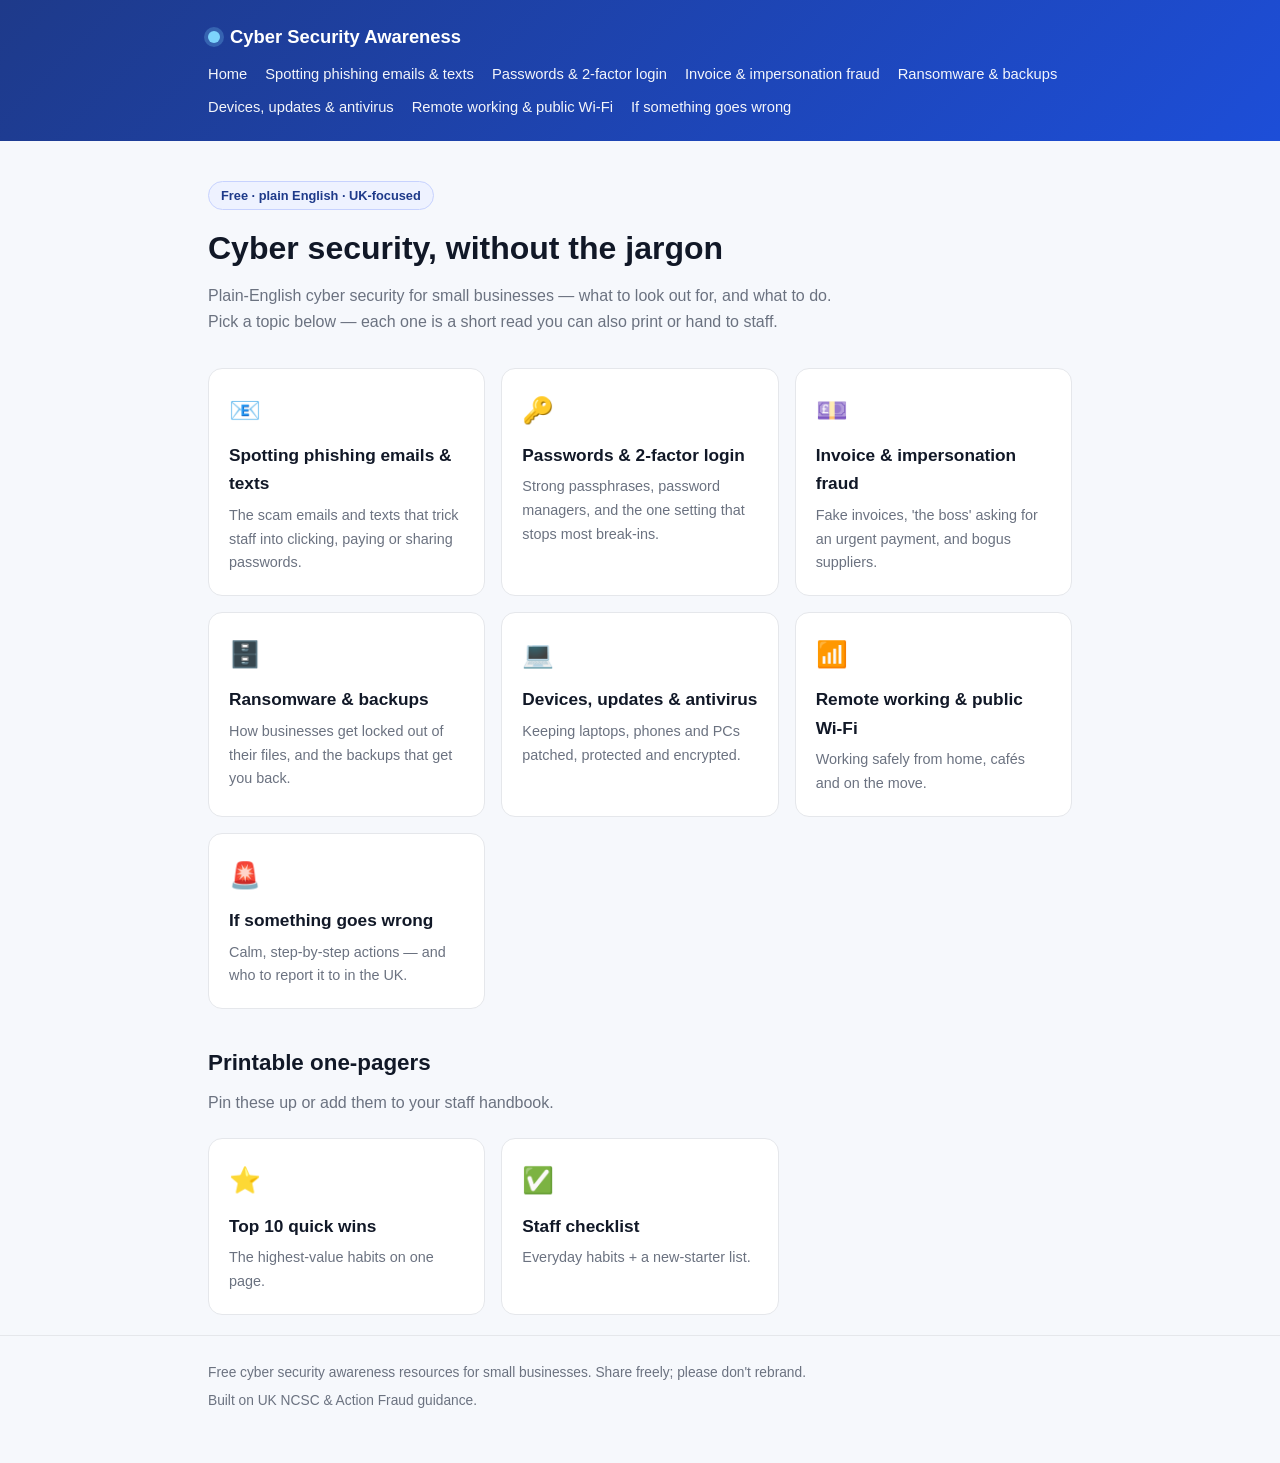
==== index.html @ 26b7da87 "Cyber security awareness site for small businesses (guides + printables) Free, plain-English, UK-foc" ====
<!doctype html>
<html lang="en">
<head>
<meta charset="utf-8">
<meta name="viewport" content="width=device-width, initial-scale=1">
<title>Cyber Security Awareness — for small businesses</title>
<meta name="description" content="Plain-English cyber security for small businesses — what to look out for, and what to do.">
<link rel="stylesheet" href="assets/style.css">
</head>
<body>
<header class="site-head">
  <div class="wrap">
    <a href="index.html" class="brand"><span class="dot"></span> Cyber Security Awareness</a>
    <nav class="nav"><a href="index.html">Home</a><a href="guides/phishing.html">Spotting phishing emails &amp; texts</a><a href="guides/passwords-mfa.html">Passwords &amp; 2-factor login</a><a href="guides/scams-fraud.html">Invoice &amp; impersonation fraud</a><a href="guides/ransomware-backups.html">Ransomware &amp; backups</a><a href="guides/devices-updates.html">Devices, updates &amp; antivirus</a><a href="guides/remote-wifi.html">Remote working &amp; public Wi-Fi</a><a href="guides/incident-response.html">If something goes wrong</a></nav>
  </div>
</header>
<div class="wrap">
  <section class="hero">
    <span class="badge">Free · plain English · UK-focused</span>
    <h1>Cyber security, without the jargon</h1>
    <p>Plain-English cyber security for small businesses — what to look out for, and what to do. Pick a topic below — each one is a short read you can also print or hand to staff.</p>
  </section>
  <section class="cards"><a class="card" href="guides/phishing.html"><div class="ico">📧</div><h3>Spotting phishing emails &amp; texts</h3><p>The scam emails and texts that trick staff into clicking, paying or sharing passwords.</p></a><a class="card" href="guides/passwords-mfa.html"><div class="ico">🔑</div><h3>Passwords &amp; 2-factor login</h3><p>Strong passphrases, password managers, and the one setting that stops most break-ins.</p></a><a class="card" href="guides/scams-fraud.html"><div class="ico">💷</div><h3>Invoice &amp; impersonation fraud</h3><p>Fake invoices, &#x27;the boss&#x27; asking for an urgent payment, and bogus suppliers.</p></a><a class="card" href="guides/ransomware-backups.html"><div class="ico">🗄️</div><h3>Ransomware &amp; backups</h3><p>How businesses get locked out of their files, and the backups that get you back.</p></a><a class="card" href="guides/devices-updates.html"><div class="ico">💻</div><h3>Devices, updates &amp; antivirus</h3><p>Keeping laptops, phones and PCs patched, protected and encrypted.</p></a><a class="card" href="guides/remote-wifi.html"><div class="ico">📶</div><h3>Remote working &amp; public Wi-Fi</h3><p>Working safely from home, cafés and on the move.</p></a><a class="card" href="guides/incident-response.html"><div class="ico">🚨</div><h3>If something goes wrong</h3><p>Calm, step-by-step actions — and who to report it to in the UK.</p></a></section>
  <section class="hero" style="padding-top:26px">
    <h1 style="font-size:1.4rem">Printable one-pagers</h1>
    <p>Pin these up or add them to your staff handbook.</p>
    <div class="cards">
      <a class="card" href="printables/quick-wins-poster.html"><div class="ico">⭐</div><h3>Top 10 quick wins</h3><p>The highest-value habits on one page.</p></a>
      <a class="card" href="printables/staff-checklist.html"><div class="ico">✅</div><h3>Staff checklist</h3><p>Everyday habits + a new-starter list.</p></a>
    </div>
  </section>
</div><footer><div class="wrap">
  <span>Free cyber security awareness resources for small businesses. Share freely; please don't rebrand.</span>
  <span>Built on UK NCSC &amp; Action Fraud guidance.</span>
</div></footer>
</body></html>
---- assets/style.css ----
/* Cyber Security Awareness — shared styles (screen + print) */
:root{
  --brand:#1d4ed8; --brand-dark:#1e3a8a; --ok:#047857; --bad:#b91c1c; --warn:#b45309;
  --ink:#111827; --muted:#6b7280; --line:#e5e7eb; --bg:#f6f8fc; --card:#ffffff;
}
*{box-sizing:border-box}
html{scroll-behavior:smooth}
body{margin:0;font-family:-apple-system,Segoe UI,Roboto,Helvetica,Arial,sans-serif;
  color:var(--ink);background:var(--bg);line-height:1.65}
a{color:var(--brand);text-decoration:none}
a:hover{text-decoration:underline}
.wrap{max-width:900px;margin:0 auto;padding:0 18px}

/* header */
.site-head{background:linear-gradient(135deg,var(--brand-dark),var(--brand));color:#fff}
.site-head .wrap{padding:22px 18px}
.site-head a{color:#fff}
.brand{display:flex;align-items:center;gap:10px;font-weight:700;font-size:1.15rem}
.brand .dot{width:12px;height:12px;border-radius:50%;background:#7dd3fc;box-shadow:0 0 0 4px rgba(125,211,252,.25)}
.nav{margin-top:10px;display:flex;flex-wrap:wrap;gap:8px 18px;font-size:.92rem;opacity:.95}

/* hero */
.hero{padding:40px 0 10px}
.hero h1{font-size:2rem;margin:0 0 8px}
.hero p{color:var(--muted);max-width:640px;margin:0}
.badge{display:inline-block;background:#eef2ff;color:var(--brand-dark);border:1px solid #c7d2fe;
  border-radius:999px;padding:3px 12px;font-size:.8rem;font-weight:600;margin-bottom:12px}

/* cards grid */
.cards{display:grid;grid-template-columns:repeat(3,1fr);gap:16px;padding:22px 0 10px}
@media(max-width:820px){.cards{grid-template-columns:1fr 1fr}}
@media(max-width:560px){.cards{grid-template-columns:1fr}}
.card{display:block;background:var(--card);border:1px solid var(--line);border-radius:14px;
  padding:20px;color:inherit;transition:transform .12s,border-color .12s,box-shadow .12s}
.card:hover{transform:translateY(-3px);border-color:#c7d2fe;box-shadow:0 6px 20px rgba(29,78,216,.08);text-decoration:none}
.card .ico{font-size:1.6rem}
.card h3{margin:10px 0 6px;font-size:1.08rem}
.card p{margin:0;color:var(--muted);font-size:.9rem}

/* article */
article{background:var(--card);border:1px solid var(--line);border-radius:14px;padding:30px 34px;margin:22px 0 40px}
article h1{font-size:1.7rem;margin:0 0 6px}
article h2{color:var(--brand-dark);font-size:1.22rem;margin:30px 0 8px;padding-top:6px;border-top:1px solid var(--line)}
article h2:first-of-type{border-top:none}
article h3{font-size:1.02rem;margin:18px 0 4px}
.lead{color:var(--muted);font-size:1.05rem;margin:0 0 6px}
ul,ol{padding-left:22px}
li{margin:6px 0}
.flags li::marker{content:"🚩 "}
.tips li::marker{content:"✅ "}
.dos,.donts{border-radius:10px;padding:12px 16px;margin:8px 0}
.dos{background:#ecfdf5;border-left:4px solid var(--ok)}
.donts{background:#fef2f2;border-left:4px solid var(--bad)}
.callout{background:#fffbeb;border:1px solid #fcd34d;border-radius:10px;padding:14px 16px;margin:16px 0}
.callout strong{color:var(--warn)}
table{width:100%;border-collapse:collapse;margin:10px 0;font-size:.95rem}
th,td{text-align:left;padding:9px 10px;border-bottom:1px solid var(--line);vertical-align:top}
th{color:var(--muted);font-weight:600}
.pill{display:inline-block;background:#eef2ff;color:var(--brand-dark);border-radius:6px;padding:1px 8px;font-size:.82rem;font-weight:600}
.back{display:inline-block;margin:18px 0 0;font-size:.92rem}
.print-btn{float:right;background:var(--brand);color:#fff;border:none;border-radius:8px;padding:8px 14px;font-size:.9rem;cursor:pointer}
.print-btn:hover{background:var(--brand-dark)}

/* footer */
footer{border-top:1px solid var(--line);color:var(--muted);font-size:.86rem;padding:26px 0 50px}
footer .wrap{display:flex;flex-wrap:wrap;gap:6px 18px;justify-content:space-between}

/* one-page printable poster */
.poster{background:#fff;border:2px solid var(--brand);border-radius:14px;padding:26px 30px;margin:22px 0}
.poster h1{color:var(--brand-dark);margin:0 0 4px}
.poster ol{columns:1}
.poster .num{counter-increment:n;position:relative;list-style:none;padding:8px 0 8px 46px}
.poster .num::before{content:counter(n);position:absolute;left:0;top:7px;width:32px;height:32px;
  background:var(--brand);color:#fff;border-radius:50%;text-align:center;line-height:32px;font-weight:700}
.poster ol{counter-reset:n;padding:0}

@media print{
  :root{--bg:#fff}
  body{background:#fff}
  .site-head,.nav,.print-btn,.back,footer,.no-print{display:none !important}
  article,.poster{border:none;margin:0;padding:0;box-shadow:none}
  a{color:#000;text-decoration:none}
  h2{break-after:avoid}
  li,tr{break-inside:avoid}
}
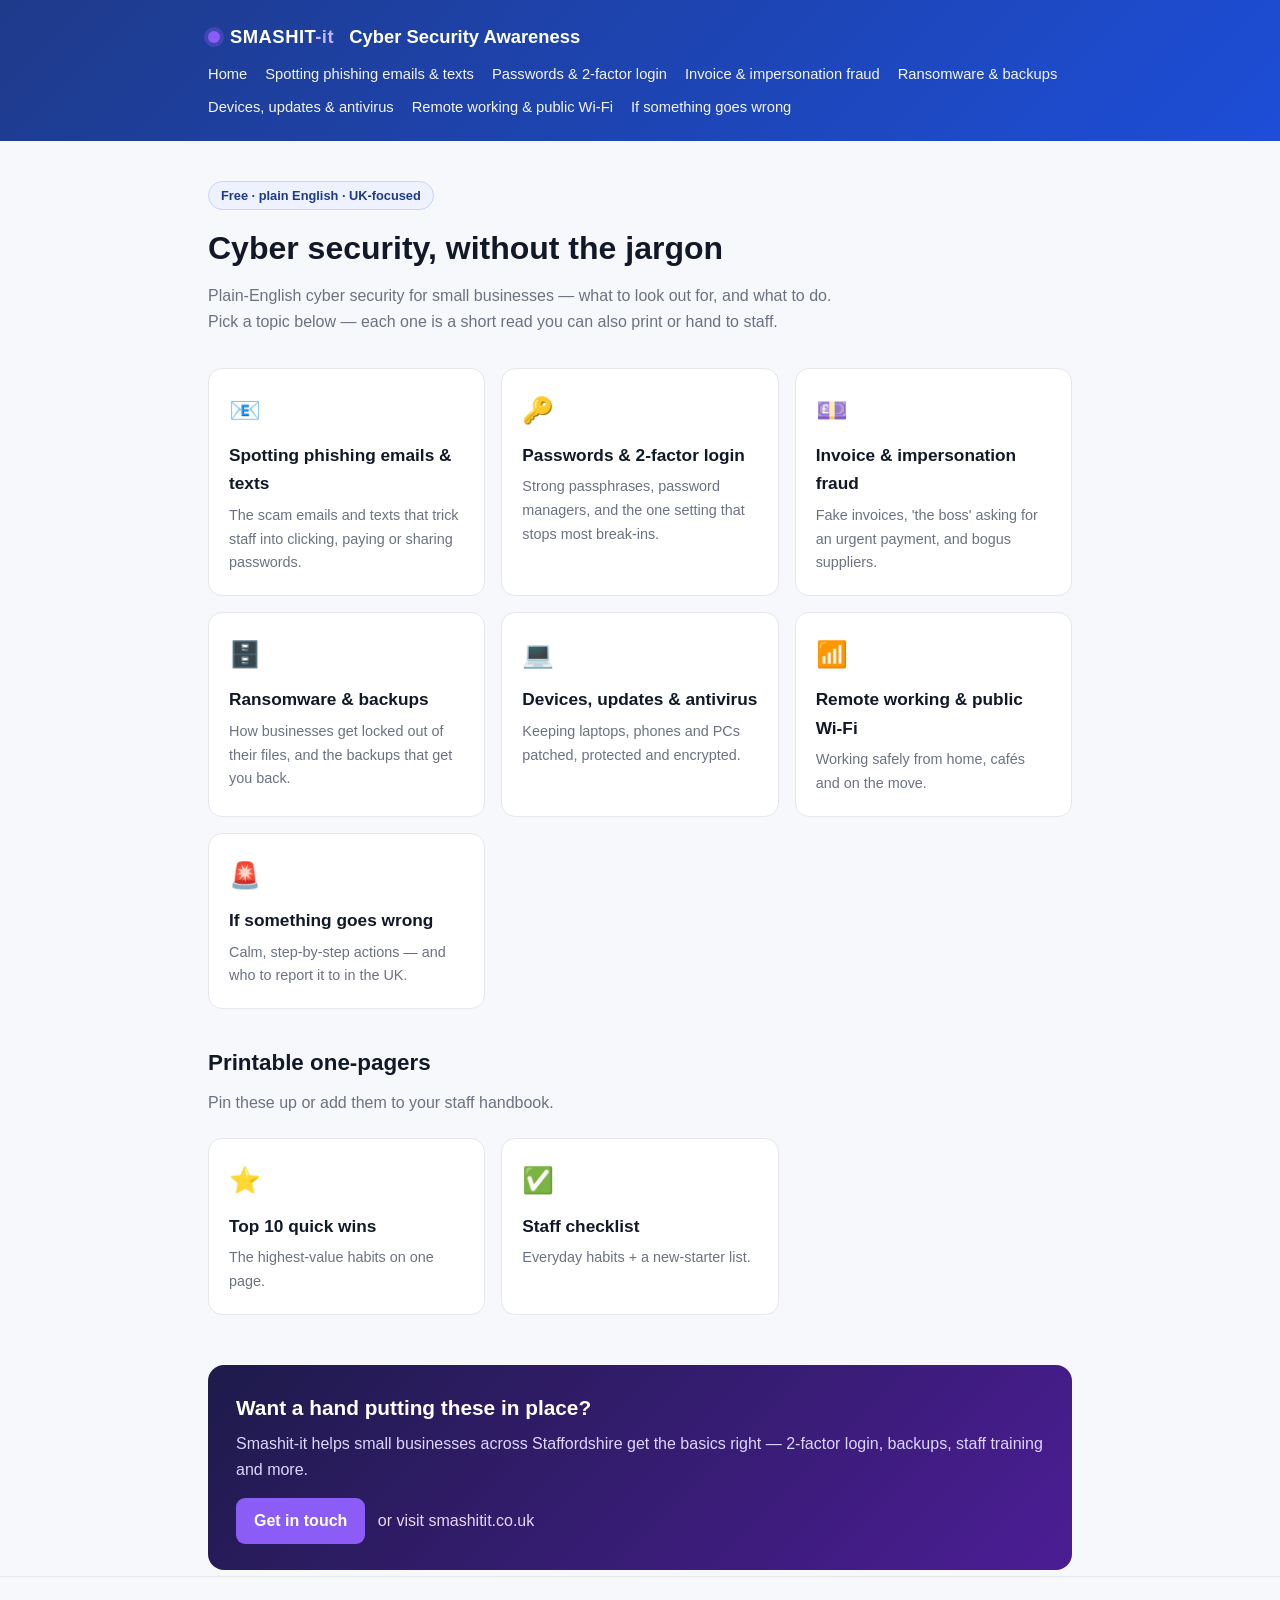
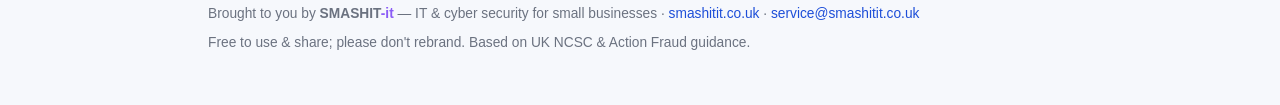
==== commit a9fecb6d: "Add Smashit-it branding: wordmark, get-in-touch CTA, contact footer Co-Authored-By: Claude Opus 4.8 " ====
--- a/index.html
+++ b/index.html
@@ -10,7 +10,7 @@
 <body>
 <header class="site-head">
   <div class="wrap">
-    <a href="index.html" class="brand"><span class="dot"></span> Cyber Security Awareness</a>
+    <a href="index.html" class="brand"><span class="dot"></span> <span class="wordmark">SMASHIT<span class="it">-it</span></span> &nbsp;Cyber Security Awareness</a>
     <nav class="nav"><a href="index.html">Home</a><a href="guides/phishing.html">Spotting phishing emails &amp; texts</a><a href="guides/passwords-mfa.html">Passwords &amp; 2-factor login</a><a href="guides/scams-fraud.html">Invoice &amp; impersonation fraud</a><a href="guides/ransomware-backups.html">Ransomware &amp; backups</a><a href="guides/devices-updates.html">Devices, updates &amp; antivirus</a><a href="guides/remote-wifi.html">Remote working &amp; public Wi-Fi</a><a href="guides/incident-response.html">If something goes wrong</a></nav>
   </div>
 </header>
@@ -29,8 +29,15 @@
       <a class="card" href="printables/staff-checklist.html"><div class="ico">✅</div><h3>Staff checklist</h3><p>Everyday habits + a new-starter list.</p></a>
     </div>
   </section>
+  <section class="cta">
+  <h2>Want a hand putting these in place?</h2>
+  <p>Smashit-it helps small businesses across Staffordshire get the basics right — 2-factor login, backups, staff training and more.</p>
+  <a class="btn" href="mailto:service@smashitit.co.uk?subject=Cyber%20security%20help">Get in touch</a>
+  <a class="plain" href="https://smashitit.co.uk">or visit smashitit.co.uk</a>
+</section>
 </div><footer><div class="wrap">
-  <span>Free cyber security awareness resources for small businesses. Share freely; please don't rebrand.</span>
-  <span>Built on UK NCSC &amp; Action Fraud guidance.</span>
+  <span>Brought to you by <span class="fbrand">SMASHIT<span class="it">-it</span></span> — IT &amp; cyber security for small businesses ·
+  <a href="https://smashitit.co.uk">smashitit.co.uk</a> · <a href="mailto:service@smashitit.co.uk">service@smashitit.co.uk</a></span>
+  <span>Free to use &amp; share; please don't rebrand. Based on UK NCSC &amp; Action Fraud guidance.</span>
 </div></footer>
 </body></html>
--- a/assets/style.css
+++ b/assets/style.css
@@ -2,7 +2,24 @@
 :root{
   --brand:#1d4ed8; --brand-dark:#1e3a8a; --ok:#047857; --bad:#b91c1c; --warn:#b45309;
   --ink:#111827; --muted:#6b7280; --line:#e5e7eb; --bg:#f6f8fc; --card:#ffffff;
+  --smash:#8b5cf6; /* Smashit-it brand purple */
 }
+/* Smashit-it wordmark */
+.wordmark{font-family:"Arial Black",Arial,sans-serif;font-weight:900;letter-spacing:.5px}
+.wordmark .it{color:#c4b5fd}
+.site-head .brand .dot{background:var(--smash);box-shadow:0 0 0 4px rgba(139,92,246,.3)}
+/* call-to-action box */
+.cta{margin:30px 0 6px;background:linear-gradient(135deg,#1e1b4b,#4c1d95);color:#fff;
+  border-radius:16px;padding:26px 28px}
+.cta h2{color:#fff;margin:0 0 6px;font-size:1.3rem}
+.cta p{color:#ddd6fe;margin:0 0 14px}
+.cta .btn{display:inline-block;background:var(--smash);color:#fff;border-radius:9px;
+  padding:10px 18px;font-weight:600;margin-right:8px}
+.cta .btn:hover{background:#7c3aed;text-decoration:none}
+.cta a.plain{color:#e9d5ff}
+/* brand footer */
+footer .fbrand{font-weight:700}
+footer .fbrand .it{color:var(--smash)}
 *{box-sizing:border-box}
 html{scroll-behavior:smooth}
 body{margin:0;font-family:-apple-system,Segoe UI,Roboto,Helvetica,Arial,sans-serif;
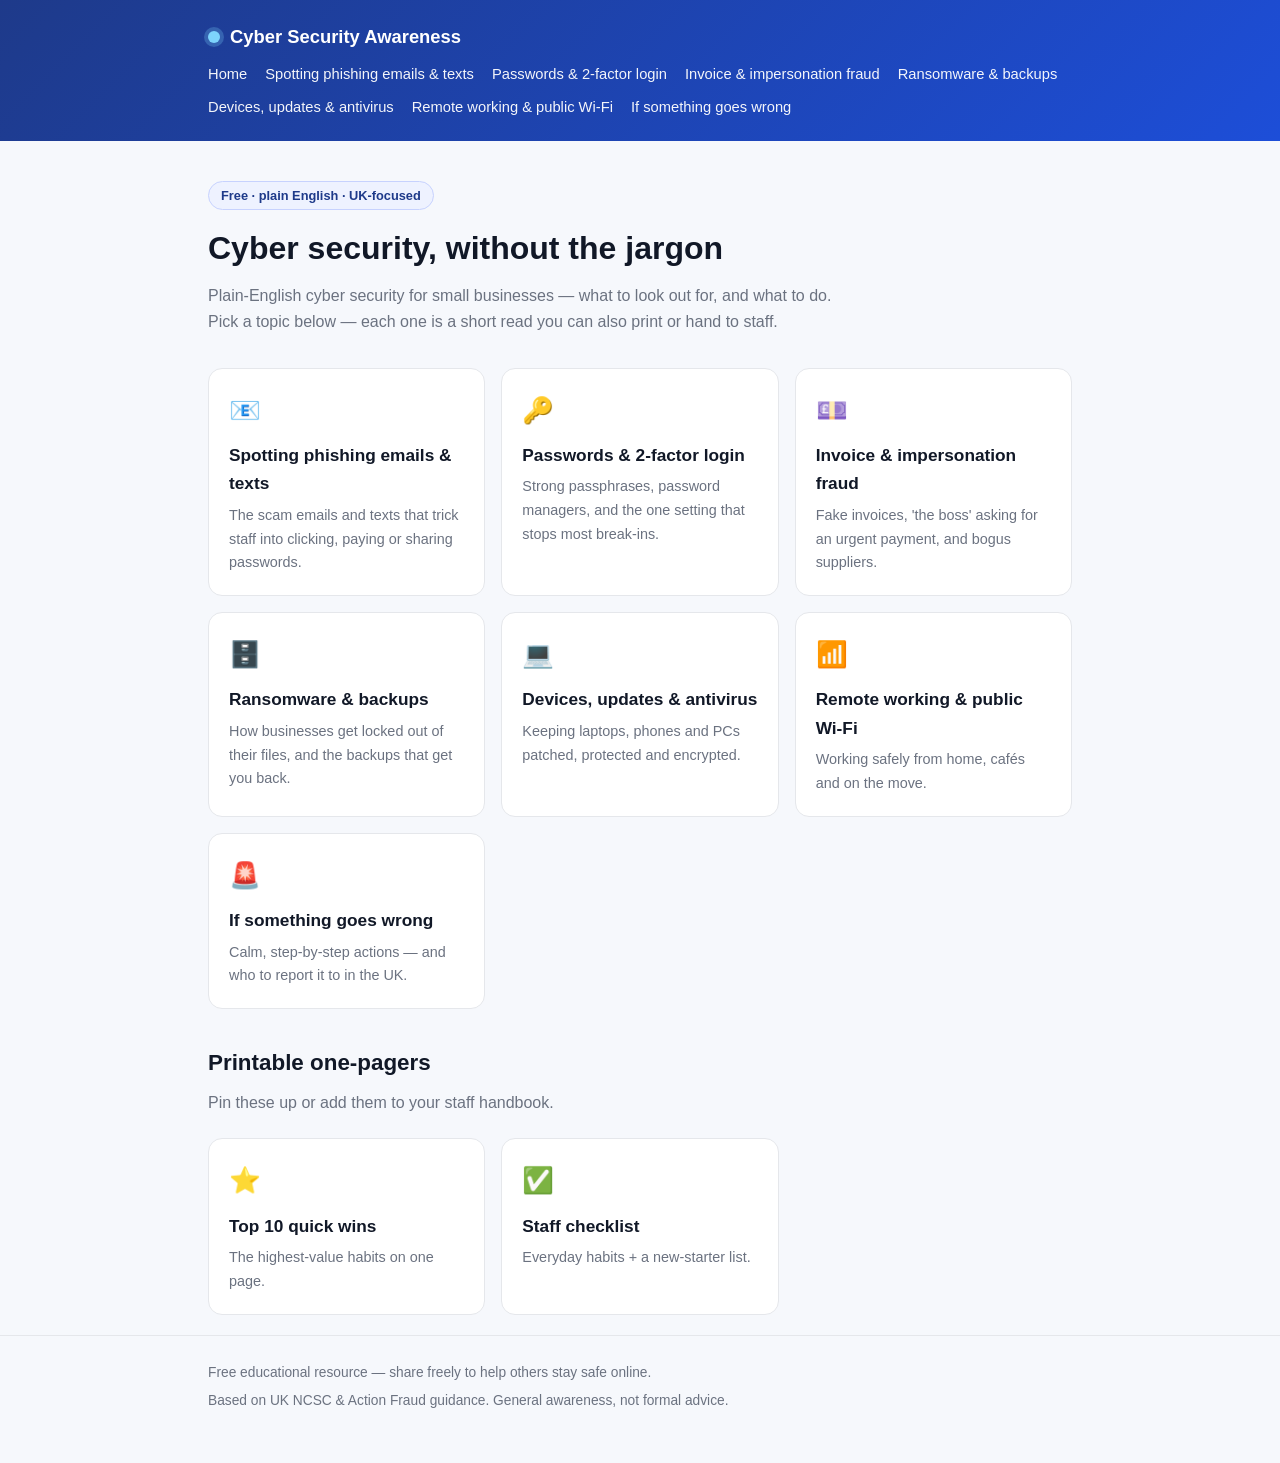
==== commit 4f47b747: "Remove Smashit-it branding and sales CTA - keep purely educational Avoids any overlap with employer'" ====
--- a/index.html
+++ b/index.html
@@ -10,7 +10,7 @@
 <body>
 <header class="site-head">
   <div class="wrap">
-    <a href="index.html" class="brand"><span class="dot"></span> <span class="wordmark">SMASHIT<span class="it">-it</span></span> &nbsp;Cyber Security Awareness</a>
+    <a href="index.html" class="brand"><span class="dot"></span> Cyber Security Awareness</a>
     <nav class="nav"><a href="index.html">Home</a><a href="guides/phishing.html">Spotting phishing emails &amp; texts</a><a href="guides/passwords-mfa.html">Passwords &amp; 2-factor login</a><a href="guides/scams-fraud.html">Invoice &amp; impersonation fraud</a><a href="guides/ransomware-backups.html">Ransomware &amp; backups</a><a href="guides/devices-updates.html">Devices, updates &amp; antivirus</a><a href="guides/remote-wifi.html">Remote working &amp; public Wi-Fi</a><a href="guides/incident-response.html">If something goes wrong</a></nav>
   </div>
 </header>
@@ -29,15 +29,8 @@
       <a class="card" href="printables/staff-checklist.html"><div class="ico">✅</div><h3>Staff checklist</h3><p>Everyday habits + a new-starter list.</p></a>
     </div>
   </section>
-  <section class="cta">
-  <h2>Want a hand putting these in place?</h2>
-  <p>Smashit-it helps small businesses across Staffordshire get the basics right — 2-factor login, backups, staff training and more.</p>
-  <a class="btn" href="mailto:service@smashitit.co.uk?subject=Cyber%20security%20help">Get in touch</a>
-  <a class="plain" href="https://smashitit.co.uk">or visit smashitit.co.uk</a>
-</section>
 </div><footer><div class="wrap">
-  <span>Brought to you by <span class="fbrand">SMASHIT<span class="it">-it</span></span> — IT &amp; cyber security for small businesses ·
-  <a href="https://smashitit.co.uk">smashitit.co.uk</a> · <a href="mailto:service@smashitit.co.uk">service@smashitit.co.uk</a></span>
-  <span>Free to use &amp; share; please don't rebrand. Based on UK NCSC &amp; Action Fraud guidance.</span>
+  <span>Free educational resource — share freely to help others stay safe online.</span>
+  <span>Based on UK NCSC &amp; Action Fraud guidance. General awareness, not formal advice.</span>
 </div></footer>
 </body></html>
--- a/assets/style.css
+++ b/assets/style.css
@@ -2,24 +2,7 @@
 :root{
   --brand:#1d4ed8; --brand-dark:#1e3a8a; --ok:#047857; --bad:#b91c1c; --warn:#b45309;
   --ink:#111827; --muted:#6b7280; --line:#e5e7eb; --bg:#f6f8fc; --card:#ffffff;
-  --smash:#8b5cf6; /* Smashit-it brand purple */
 }
-/* Smashit-it wordmark */
-.wordmark{font-family:"Arial Black",Arial,sans-serif;font-weight:900;letter-spacing:.5px}
-.wordmark .it{color:#c4b5fd}
-.site-head .brand .dot{background:var(--smash);box-shadow:0 0 0 4px rgba(139,92,246,.3)}
-/* call-to-action box */
-.cta{margin:30px 0 6px;background:linear-gradient(135deg,#1e1b4b,#4c1d95);color:#fff;
-  border-radius:16px;padding:26px 28px}
-.cta h2{color:#fff;margin:0 0 6px;font-size:1.3rem}
-.cta p{color:#ddd6fe;margin:0 0 14px}
-.cta .btn{display:inline-block;background:var(--smash);color:#fff;border-radius:9px;
-  padding:10px 18px;font-weight:600;margin-right:8px}
-.cta .btn:hover{background:#7c3aed;text-decoration:none}
-.cta a.plain{color:#e9d5ff}
-/* brand footer */
-footer .fbrand{font-weight:700}
-footer .fbrand .it{color:var(--smash)}
 *{box-sizing:border-box}
 html{scroll-behavior:smooth}
 body{margin:0;font-family:-apple-system,Segoe UI,Roboto,Helvetica,Arial,sans-serif;
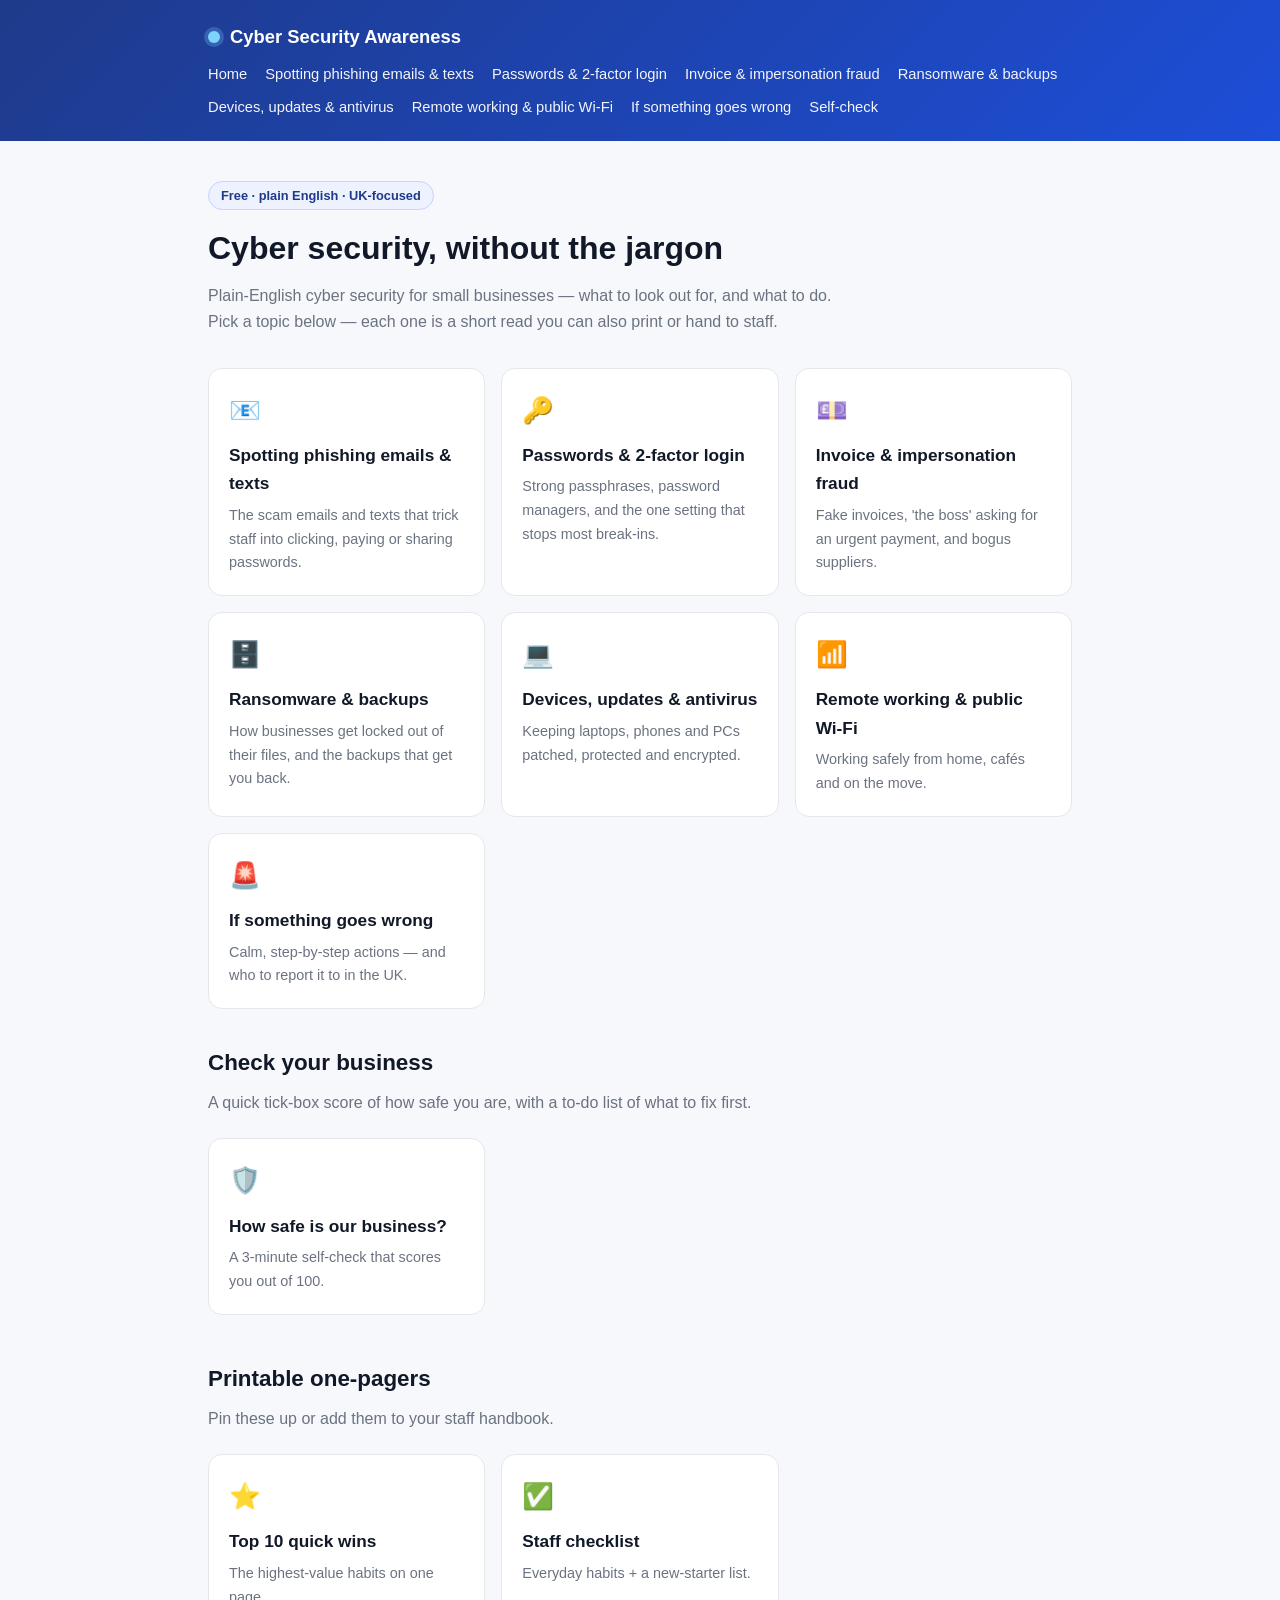
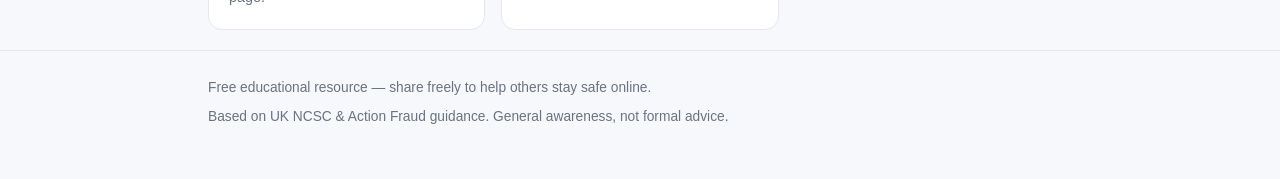
==== commit ec05c64d: "Add 'How safe is our business?' self-check scorecard Interactive tick-box self-assessment: scores ou" ====
--- a/index.html
+++ b/index.html
@@ -11,7 +11,7 @@
 <header class="site-head">
   <div class="wrap">
     <a href="index.html" class="brand"><span class="dot"></span> Cyber Security Awareness</a>
-    <nav class="nav"><a href="index.html">Home</a><a href="guides/phishing.html">Spotting phishing emails &amp; texts</a><a href="guides/passwords-mfa.html">Passwords &amp; 2-factor login</a><a href="guides/scams-fraud.html">Invoice &amp; impersonation fraud</a><a href="guides/ransomware-backups.html">Ransomware &amp; backups</a><a href="guides/devices-updates.html">Devices, updates &amp; antivirus</a><a href="guides/remote-wifi.html">Remote working &amp; public Wi-Fi</a><a href="guides/incident-response.html">If something goes wrong</a></nav>
+    <nav class="nav"><a href="index.html">Home</a><a href="guides/phishing.html">Spotting phishing emails &amp; texts</a><a href="guides/passwords-mfa.html">Passwords &amp; 2-factor login</a><a href="guides/scams-fraud.html">Invoice &amp; impersonation fraud</a><a href="guides/ransomware-backups.html">Ransomware &amp; backups</a><a href="guides/devices-updates.html">Devices, updates &amp; antivirus</a><a href="guides/remote-wifi.html">Remote working &amp; public Wi-Fi</a><a href="guides/incident-response.html">If something goes wrong</a><a href="self-check.html">Self-check</a></nav>
   </div>
 </header>
 <div class="wrap">
@@ -21,6 +21,13 @@
     <p>Plain-English cyber security for small businesses — what to look out for, and what to do. Pick a topic below — each one is a short read you can also print or hand to staff.</p>
   </section>
   <section class="cards"><a class="card" href="guides/phishing.html"><div class="ico">📧</div><h3>Spotting phishing emails &amp; texts</h3><p>The scam emails and texts that trick staff into clicking, paying or sharing passwords.</p></a><a class="card" href="guides/passwords-mfa.html"><div class="ico">🔑</div><h3>Passwords &amp; 2-factor login</h3><p>Strong passphrases, password managers, and the one setting that stops most break-ins.</p></a><a class="card" href="guides/scams-fraud.html"><div class="ico">💷</div><h3>Invoice &amp; impersonation fraud</h3><p>Fake invoices, &#x27;the boss&#x27; asking for an urgent payment, and bogus suppliers.</p></a><a class="card" href="guides/ransomware-backups.html"><div class="ico">🗄️</div><h3>Ransomware &amp; backups</h3><p>How businesses get locked out of their files, and the backups that get you back.</p></a><a class="card" href="guides/devices-updates.html"><div class="ico">💻</div><h3>Devices, updates &amp; antivirus</h3><p>Keeping laptops, phones and PCs patched, protected and encrypted.</p></a><a class="card" href="guides/remote-wifi.html"><div class="ico">📶</div><h3>Remote working &amp; public Wi-Fi</h3><p>Working safely from home, cafés and on the move.</p></a><a class="card" href="guides/incident-response.html"><div class="ico">🚨</div><h3>If something goes wrong</h3><p>Calm, step-by-step actions — and who to report it to in the UK.</p></a></section>
+  <section class="hero" style="padding-top:26px">
+    <h1 style="font-size:1.4rem">Check your business</h1>
+    <p>A quick tick-box score of how safe you are, with a to-do list of what to fix first.</p>
+    <div class="cards">
+      <a class="card" href="self-check.html"><div class="ico">🛡️</div><h3>How safe is our business?</h3><p>A 3-minute self-check that scores you out of 100.</p></a>
+    </div>
+  </section>
   <section class="hero" style="padding-top:26px">
     <h1 style="font-size:1.4rem">Printable one-pagers</h1>
     <p>Pin these up or add them to your staff handbook.</p>
--- a/assets/style.css
+++ b/assets/style.css
@@ -83,3 +83,30 @@
   h2{break-after:avoid}
   li,tr{break-inside:avoid}
 }
+
+/* ---- Self-check scorecard ---- */
+.sc-group{margin:22px 0}
+.sc-group h2{margin-bottom:6px}
+.sc-item{display:flex;gap:12px;align-items:flex-start;background:var(--card);border:1px solid var(--line);
+  border-radius:10px;padding:12px 14px;margin:8px 0;cursor:pointer}
+.sc-item:hover{border-color:#c7d2fe}
+.sc-item input{width:20px;height:20px;margin-top:2px;flex:0 0 auto;cursor:pointer}
+.sc-item .q{font-weight:600}
+.sc-item .why{color:var(--muted);font-size:.9rem}
+.sc-actions{display:flex;gap:10px;flex-wrap:wrap;margin:18px 0}
+.sc-btn{background:var(--brand);color:#fff;border:none;border-radius:9px;padding:12px 20px;font-size:1rem;font-weight:600;cursor:pointer}
+.sc-btn:hover{background:var(--brand-dark)}
+.sc-btn.secondary{background:#e5e7eb;color:var(--ink)}
+.score-box{display:none;margin:20px 0;padding:24px;border-radius:14px;background:var(--card);border:1px solid var(--line)}
+.score-box.show{display:block}
+.score-num{font-size:2.6rem;font-weight:800;line-height:1}
+.score-rating{font-size:1.2rem;font-weight:700;margin:4px 0 2px}
+.meter{height:16px;border-radius:999px;background:#e5e7eb;overflow:hidden;margin:14px 0}
+.meter>span{display:block;height:100%;width:0;border-radius:999px;transition:width .6s ease}
+.todo{margin-top:18px}
+.todo h3{margin:0 0 8px}
+.todo ol{padding-left:20px}
+.todo li{margin:10px 0}
+.todo a{font-weight:600}
+.badge-score{display:inline-block;border-radius:999px;padding:4px 12px;font-weight:700;font-size:.9rem;color:#fff}
+@media print{.sc-actions,.sc-item input{ }.sc-btn{display:none}}
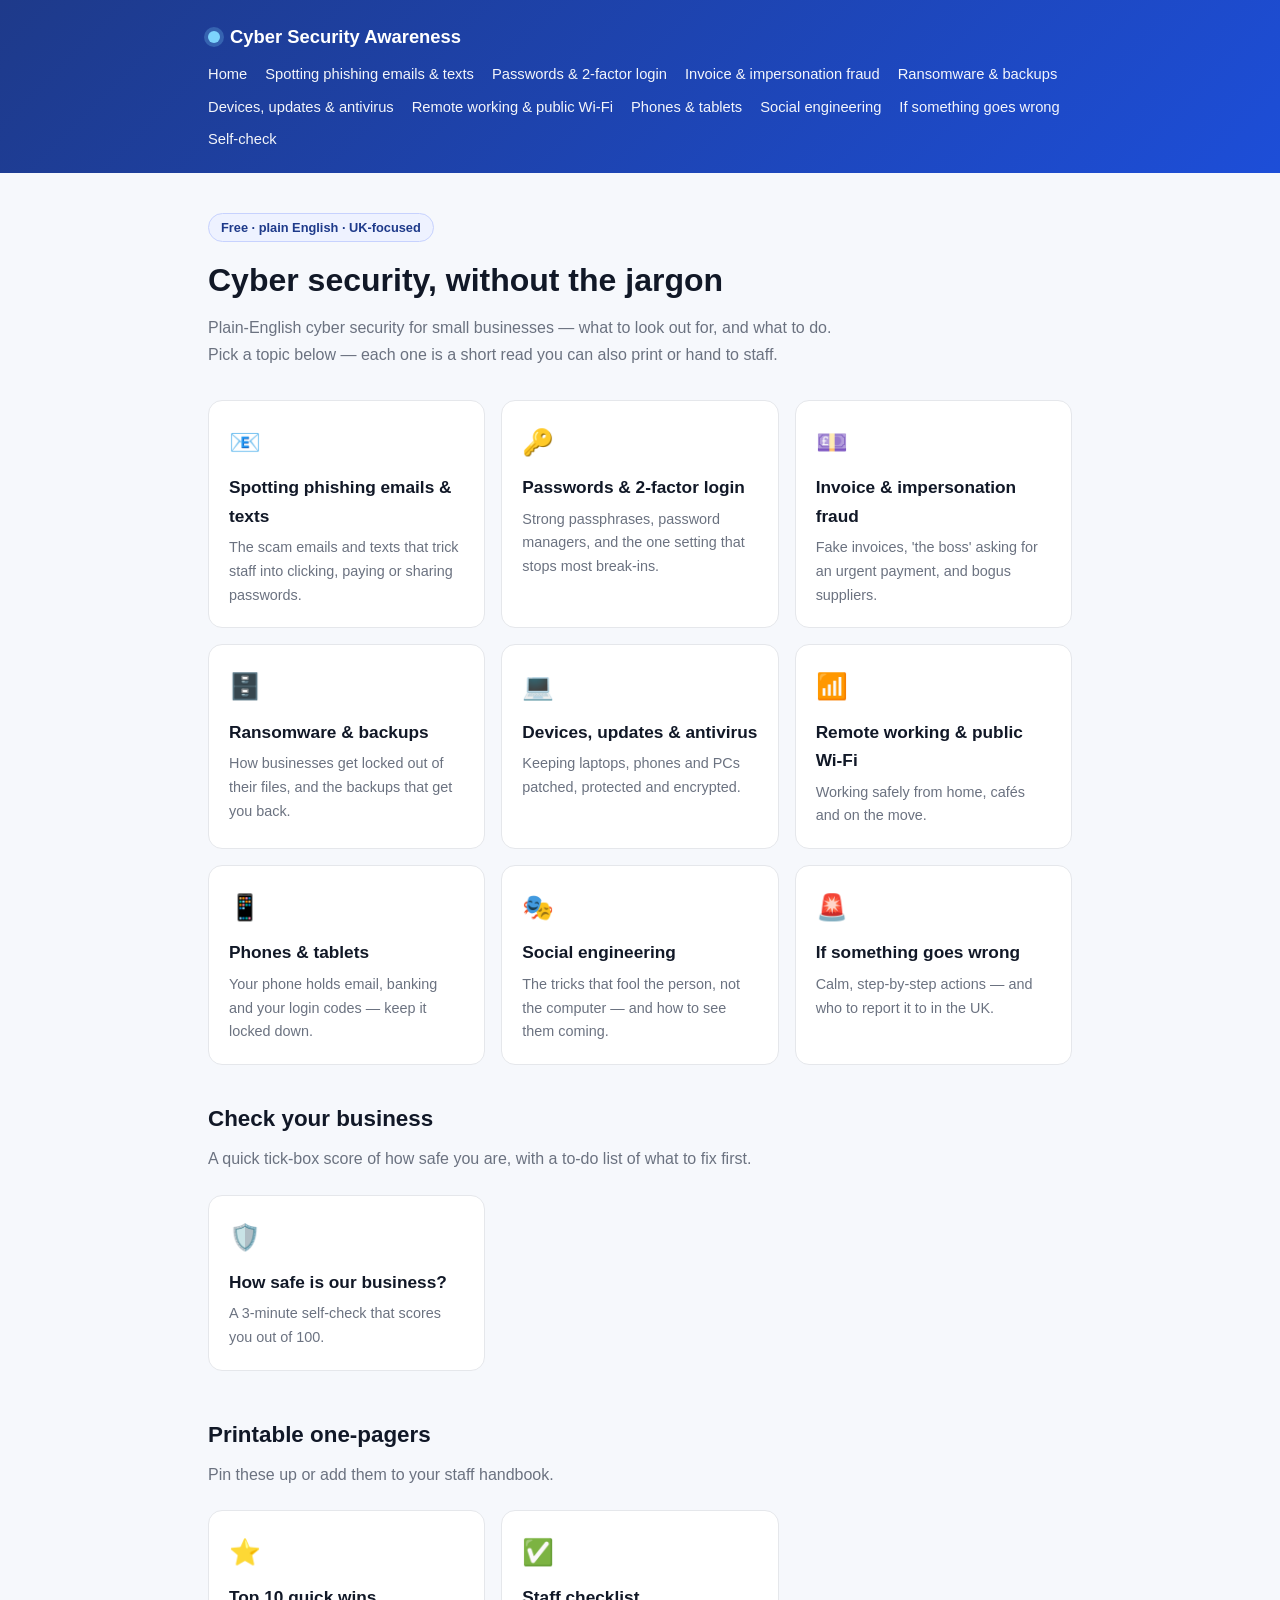
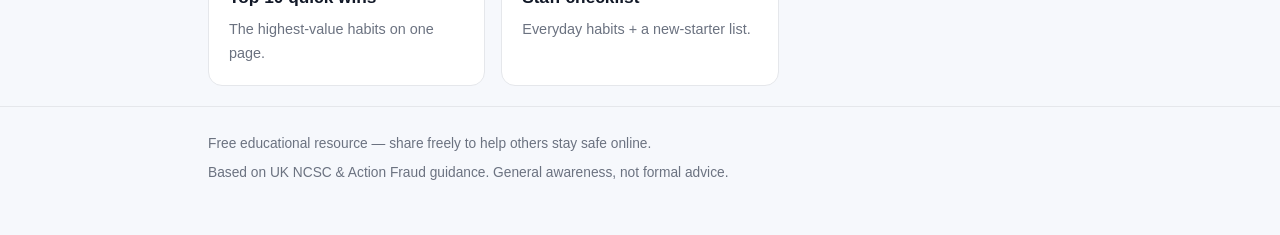
==== commit a9af2f64: "Add two guides: Phones & tablets, and Social engineering Mobile: screen lock, updates, app safety, s" ====
--- a/index.html
+++ b/index.html
@@ -11,7 +11,7 @@
 <header class="site-head">
   <div class="wrap">
     <a href="index.html" class="brand"><span class="dot"></span> Cyber Security Awareness</a>
-    <nav class="nav"><a href="index.html">Home</a><a href="guides/phishing.html">Spotting phishing emails &amp; texts</a><a href="guides/passwords-mfa.html">Passwords &amp; 2-factor login</a><a href="guides/scams-fraud.html">Invoice &amp; impersonation fraud</a><a href="guides/ransomware-backups.html">Ransomware &amp; backups</a><a href="guides/devices-updates.html">Devices, updates &amp; antivirus</a><a href="guides/remote-wifi.html">Remote working &amp; public Wi-Fi</a><a href="guides/incident-response.html">If something goes wrong</a><a href="self-check.html">Self-check</a></nav>
+    <nav class="nav"><a href="index.html">Home</a><a href="guides/phishing.html">Spotting phishing emails &amp; texts</a><a href="guides/passwords-mfa.html">Passwords &amp; 2-factor login</a><a href="guides/scams-fraud.html">Invoice &amp; impersonation fraud</a><a href="guides/ransomware-backups.html">Ransomware &amp; backups</a><a href="guides/devices-updates.html">Devices, updates &amp; antivirus</a><a href="guides/remote-wifi.html">Remote working &amp; public Wi-Fi</a><a href="guides/mobile.html">Phones &amp; tablets</a><a href="guides/social-engineering.html">Social engineering</a><a href="guides/incident-response.html">If something goes wrong</a><a href="self-check.html">Self-check</a></nav>
   </div>
 </header>
 <div class="wrap">
@@ -20,7 +20,7 @@
     <h1>Cyber security, without the jargon</h1>
     <p>Plain-English cyber security for small businesses — what to look out for, and what to do. Pick a topic below — each one is a short read you can also print or hand to staff.</p>
   </section>
-  <section class="cards"><a class="card" href="guides/phishing.html"><div class="ico">📧</div><h3>Spotting phishing emails &amp; texts</h3><p>The scam emails and texts that trick staff into clicking, paying or sharing passwords.</p></a><a class="card" href="guides/passwords-mfa.html"><div class="ico">🔑</div><h3>Passwords &amp; 2-factor login</h3><p>Strong passphrases, password managers, and the one setting that stops most break-ins.</p></a><a class="card" href="guides/scams-fraud.html"><div class="ico">💷</div><h3>Invoice &amp; impersonation fraud</h3><p>Fake invoices, &#x27;the boss&#x27; asking for an urgent payment, and bogus suppliers.</p></a><a class="card" href="guides/ransomware-backups.html"><div class="ico">🗄️</div><h3>Ransomware &amp; backups</h3><p>How businesses get locked out of their files, and the backups that get you back.</p></a><a class="card" href="guides/devices-updates.html"><div class="ico">💻</div><h3>Devices, updates &amp; antivirus</h3><p>Keeping laptops, phones and PCs patched, protected and encrypted.</p></a><a class="card" href="guides/remote-wifi.html"><div class="ico">📶</div><h3>Remote working &amp; public Wi-Fi</h3><p>Working safely from home, cafés and on the move.</p></a><a class="card" href="guides/incident-response.html"><div class="ico">🚨</div><h3>If something goes wrong</h3><p>Calm, step-by-step actions — and who to report it to in the UK.</p></a></section>
+  <section class="cards"><a class="card" href="guides/phishing.html"><div class="ico">📧</div><h3>Spotting phishing emails &amp; texts</h3><p>The scam emails and texts that trick staff into clicking, paying or sharing passwords.</p></a><a class="card" href="guides/passwords-mfa.html"><div class="ico">🔑</div><h3>Passwords &amp; 2-factor login</h3><p>Strong passphrases, password managers, and the one setting that stops most break-ins.</p></a><a class="card" href="guides/scams-fraud.html"><div class="ico">💷</div><h3>Invoice &amp; impersonation fraud</h3><p>Fake invoices, &#x27;the boss&#x27; asking for an urgent payment, and bogus suppliers.</p></a><a class="card" href="guides/ransomware-backups.html"><div class="ico">🗄️</div><h3>Ransomware &amp; backups</h3><p>How businesses get locked out of their files, and the backups that get you back.</p></a><a class="card" href="guides/devices-updates.html"><div class="ico">💻</div><h3>Devices, updates &amp; antivirus</h3><p>Keeping laptops, phones and PCs patched, protected and encrypted.</p></a><a class="card" href="guides/remote-wifi.html"><div class="ico">📶</div><h3>Remote working &amp; public Wi-Fi</h3><p>Working safely from home, cafés and on the move.</p></a><a class="card" href="guides/mobile.html"><div class="ico">📱</div><h3>Phones &amp; tablets</h3><p>Your phone holds email, banking and your login codes — keep it locked down.</p></a><a class="card" href="guides/social-engineering.html"><div class="ico">🎭</div><h3>Social engineering</h3><p>The tricks that fool the person, not the computer — and how to see them coming.</p></a><a class="card" href="guides/incident-response.html"><div class="ico">🚨</div><h3>If something goes wrong</h3><p>Calm, step-by-step actions — and who to report it to in the UK.</p></a></section>
   <section class="hero" style="padding-top:26px">
     <h1 style="font-size:1.4rem">Check your business</h1>
     <p>A quick tick-box score of how safe you are, with a to-do list of what to fix first.</p>
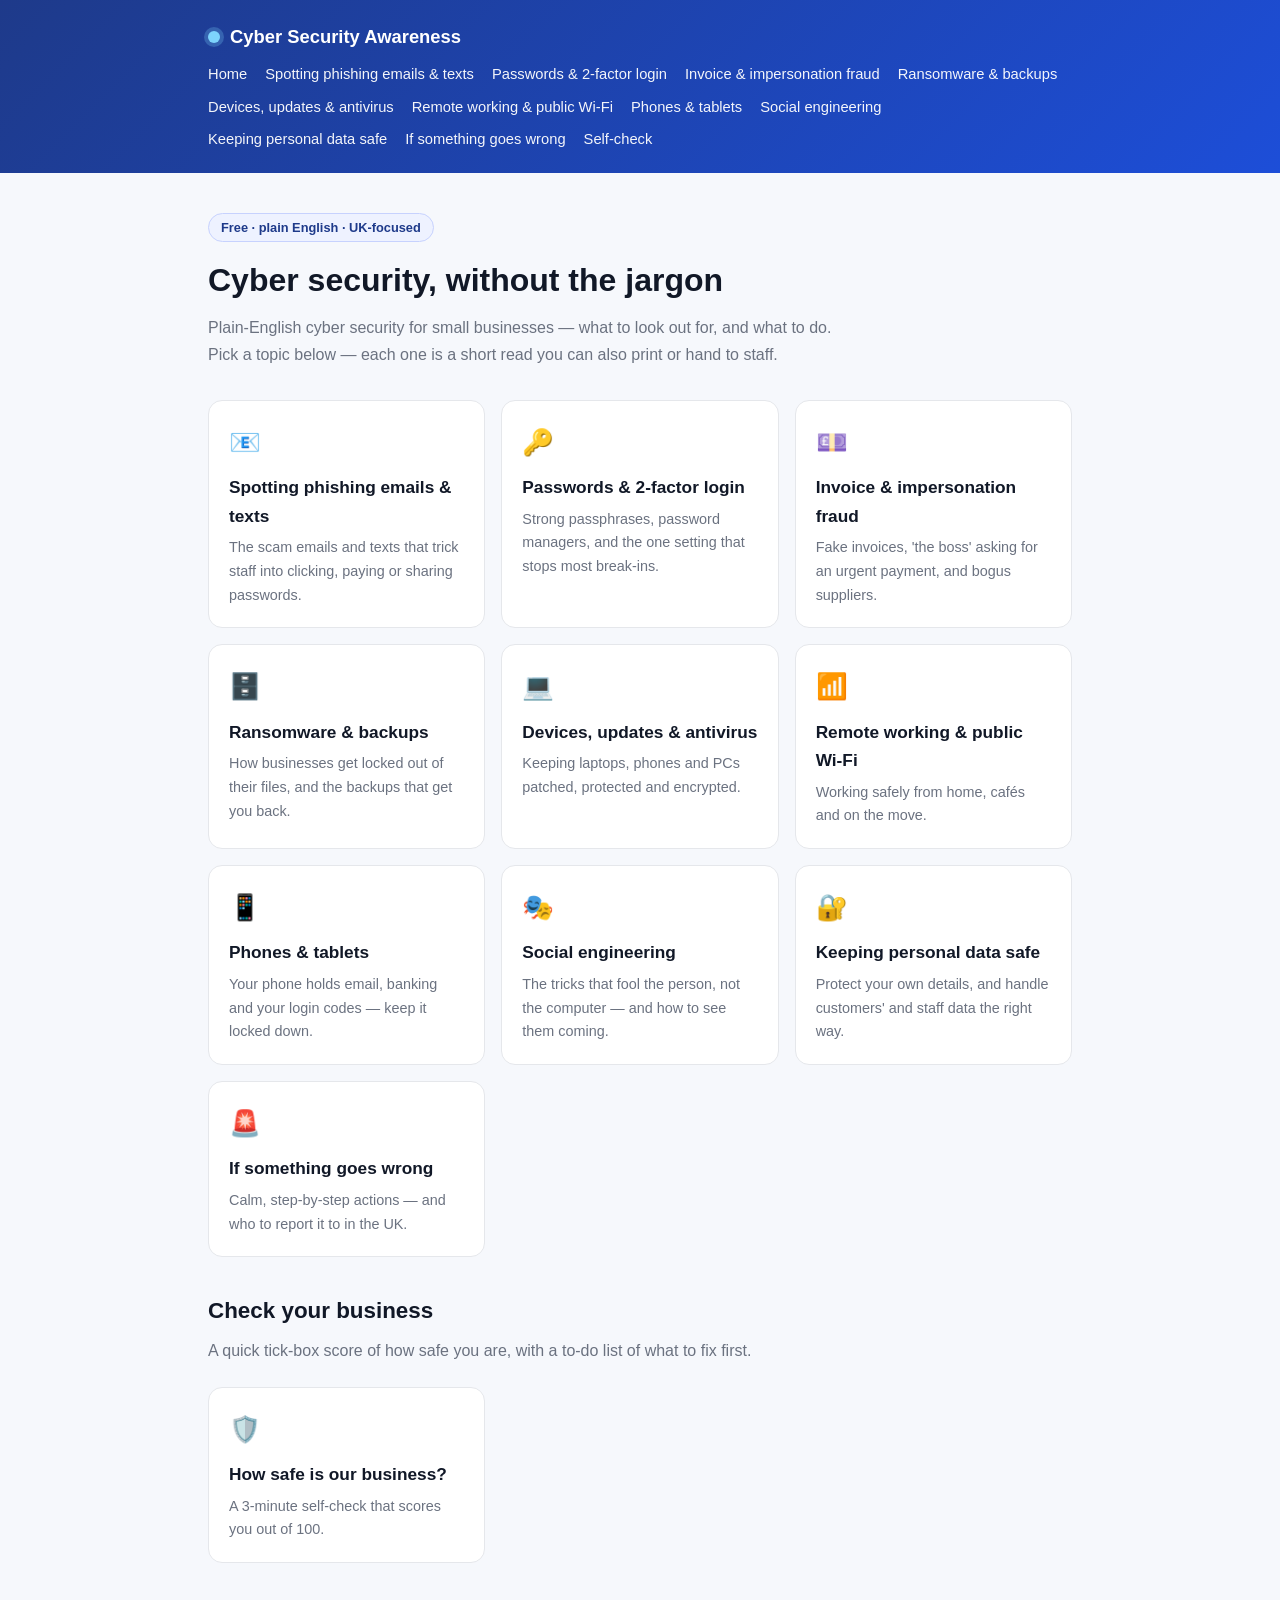
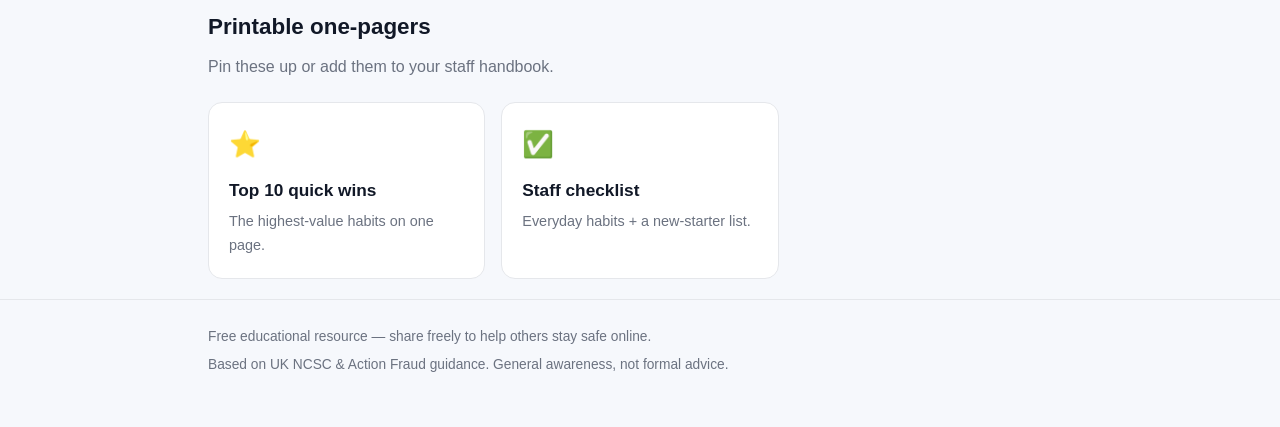
==== commit af1e61cd: "Add guide: Keeping personal data safe (your own + customers/staff; UK ICO basics) Co-Authored-By: Cl" ====
--- a/index.html
+++ b/index.html
@@ -11,7 +11,7 @@
 <header class="site-head">
   <div class="wrap">
     <a href="index.html" class="brand"><span class="dot"></span> Cyber Security Awareness</a>
-    <nav class="nav"><a href="index.html">Home</a><a href="guides/phishing.html">Spotting phishing emails &amp; texts</a><a href="guides/passwords-mfa.html">Passwords &amp; 2-factor login</a><a href="guides/scams-fraud.html">Invoice &amp; impersonation fraud</a><a href="guides/ransomware-backups.html">Ransomware &amp; backups</a><a href="guides/devices-updates.html">Devices, updates &amp; antivirus</a><a href="guides/remote-wifi.html">Remote working &amp; public Wi-Fi</a><a href="guides/mobile.html">Phones &amp; tablets</a><a href="guides/social-engineering.html">Social engineering</a><a href="guides/incident-response.html">If something goes wrong</a><a href="self-check.html">Self-check</a></nav>
+    <nav class="nav"><a href="index.html">Home</a><a href="guides/phishing.html">Spotting phishing emails &amp; texts</a><a href="guides/passwords-mfa.html">Passwords &amp; 2-factor login</a><a href="guides/scams-fraud.html">Invoice &amp; impersonation fraud</a><a href="guides/ransomware-backups.html">Ransomware &amp; backups</a><a href="guides/devices-updates.html">Devices, updates &amp; antivirus</a><a href="guides/remote-wifi.html">Remote working &amp; public Wi-Fi</a><a href="guides/mobile.html">Phones &amp; tablets</a><a href="guides/social-engineering.html">Social engineering</a><a href="guides/personal-data.html">Keeping personal data safe</a><a href="guides/incident-response.html">If something goes wrong</a><a href="self-check.html">Self-check</a></nav>
   </div>
 </header>
 <div class="wrap">
@@ -20,7 +20,7 @@
     <h1>Cyber security, without the jargon</h1>
     <p>Plain-English cyber security for small businesses — what to look out for, and what to do. Pick a topic below — each one is a short read you can also print or hand to staff.</p>
   </section>
-  <section class="cards"><a class="card" href="guides/phishing.html"><div class="ico">📧</div><h3>Spotting phishing emails &amp; texts</h3><p>The scam emails and texts that trick staff into clicking, paying or sharing passwords.</p></a><a class="card" href="guides/passwords-mfa.html"><div class="ico">🔑</div><h3>Passwords &amp; 2-factor login</h3><p>Strong passphrases, password managers, and the one setting that stops most break-ins.</p></a><a class="card" href="guides/scams-fraud.html"><div class="ico">💷</div><h3>Invoice &amp; impersonation fraud</h3><p>Fake invoices, &#x27;the boss&#x27; asking for an urgent payment, and bogus suppliers.</p></a><a class="card" href="guides/ransomware-backups.html"><div class="ico">🗄️</div><h3>Ransomware &amp; backups</h3><p>How businesses get locked out of their files, and the backups that get you back.</p></a><a class="card" href="guides/devices-updates.html"><div class="ico">💻</div><h3>Devices, updates &amp; antivirus</h3><p>Keeping laptops, phones and PCs patched, protected and encrypted.</p></a><a class="card" href="guides/remote-wifi.html"><div class="ico">📶</div><h3>Remote working &amp; public Wi-Fi</h3><p>Working safely from home, cafés and on the move.</p></a><a class="card" href="guides/mobile.html"><div class="ico">📱</div><h3>Phones &amp; tablets</h3><p>Your phone holds email, banking and your login codes — keep it locked down.</p></a><a class="card" href="guides/social-engineering.html"><div class="ico">🎭</div><h3>Social engineering</h3><p>The tricks that fool the person, not the computer — and how to see them coming.</p></a><a class="card" href="guides/incident-response.html"><div class="ico">🚨</div><h3>If something goes wrong</h3><p>Calm, step-by-step actions — and who to report it to in the UK.</p></a></section>
+  <section class="cards"><a class="card" href="guides/phishing.html"><div class="ico">📧</div><h3>Spotting phishing emails &amp; texts</h3><p>The scam emails and texts that trick staff into clicking, paying or sharing passwords.</p></a><a class="card" href="guides/passwords-mfa.html"><div class="ico">🔑</div><h3>Passwords &amp; 2-factor login</h3><p>Strong passphrases, password managers, and the one setting that stops most break-ins.</p></a><a class="card" href="guides/scams-fraud.html"><div class="ico">💷</div><h3>Invoice &amp; impersonation fraud</h3><p>Fake invoices, &#x27;the boss&#x27; asking for an urgent payment, and bogus suppliers.</p></a><a class="card" href="guides/ransomware-backups.html"><div class="ico">🗄️</div><h3>Ransomware &amp; backups</h3><p>How businesses get locked out of their files, and the backups that get you back.</p></a><a class="card" href="guides/devices-updates.html"><div class="ico">💻</div><h3>Devices, updates &amp; antivirus</h3><p>Keeping laptops, phones and PCs patched, protected and encrypted.</p></a><a class="card" href="guides/remote-wifi.html"><div class="ico">📶</div><h3>Remote working &amp; public Wi-Fi</h3><p>Working safely from home, cafés and on the move.</p></a><a class="card" href="guides/mobile.html"><div class="ico">📱</div><h3>Phones &amp; tablets</h3><p>Your phone holds email, banking and your login codes — keep it locked down.</p></a><a class="card" href="guides/social-engineering.html"><div class="ico">🎭</div><h3>Social engineering</h3><p>The tricks that fool the person, not the computer — and how to see them coming.</p></a><a class="card" href="guides/personal-data.html"><div class="ico">🔐</div><h3>Keeping personal data safe</h3><p>Protect your own details, and handle customers&#x27; and staff data the right way.</p></a><a class="card" href="guides/incident-response.html"><div class="ico">🚨</div><h3>If something goes wrong</h3><p>Calm, step-by-step actions — and who to report it to in the UK.</p></a></section>
   <section class="hero" style="padding-top:26px">
     <h1 style="font-size:1.4rem">Check your business</h1>
     <p>A quick tick-box score of how safe you are, with a to-do list of what to fix first.</p>
